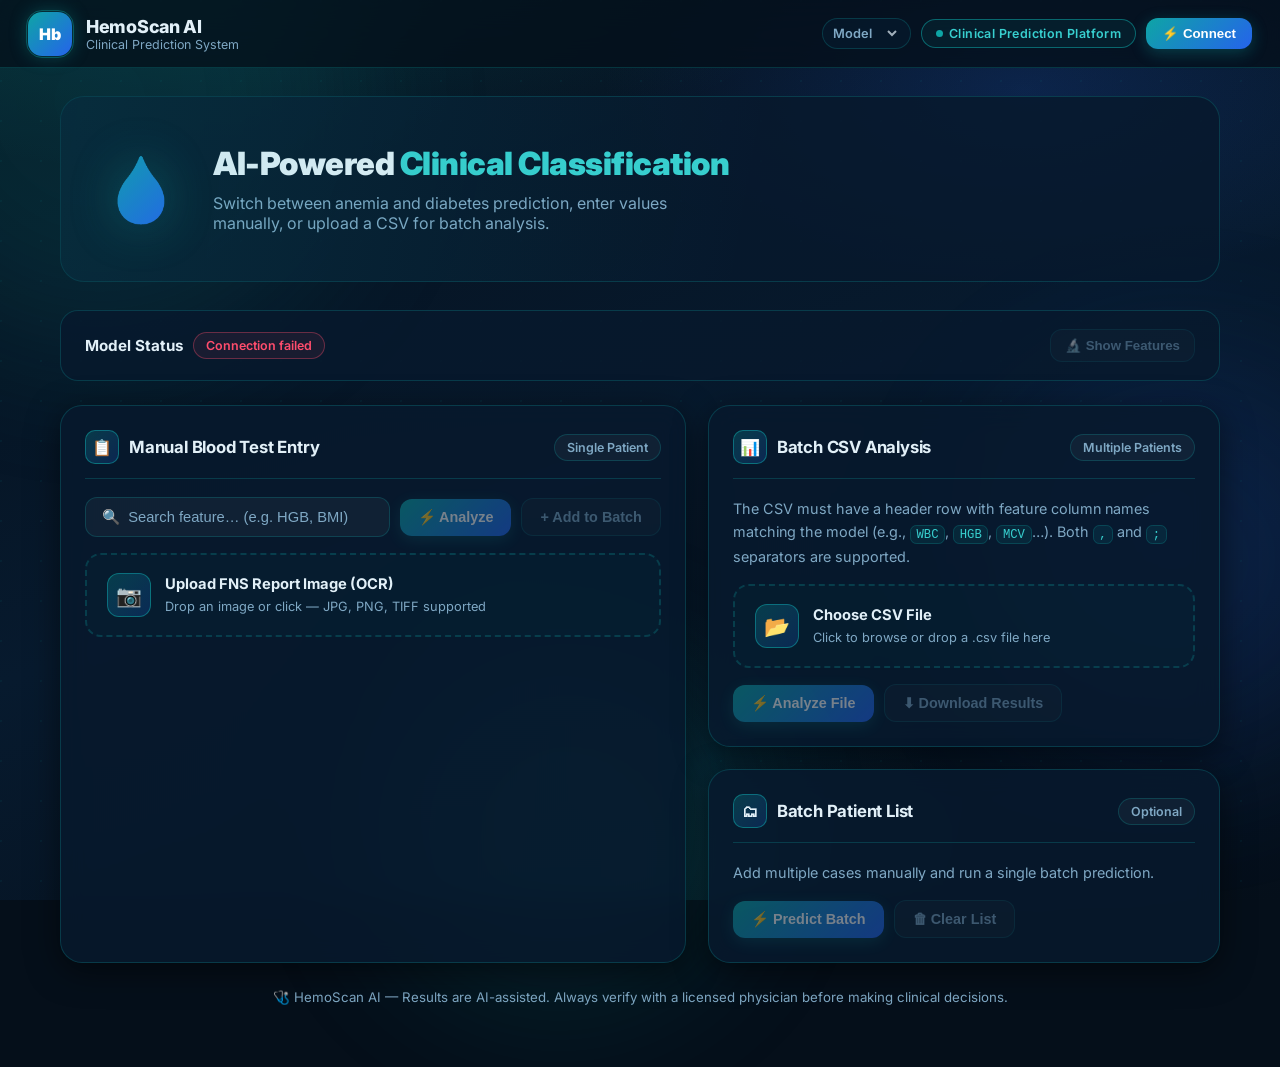
==== web/index.html @ cd4978cd "version one" ====
<!doctype html>
<html lang="en" dir="ltr">
  <head>
    <meta charset="utf-8" />
    <meta name="viewport" content="width=device-width, initial-scale=1" />
    <title>HemoScan AI — Clinical Prediction System</title>
    <link rel="preconnect" href="https://fonts.googleapis.com">
    <link href="https://fonts.googleapis.com/css2?family=Inter:wght@300;400;500;600;700;800;900&display=swap" rel="stylesheet">
    <link rel="stylesheet" href="./styles.css" />
  </head>
  <body>

    <!-- Animated background orbs -->
    <div class="orb orb-1"></div>
    <div class="orb orb-2"></div>
    <div class="orb orb-3"></div>

    <!-- ── Top Navigation Bar ─────────────────────────────── -->
    <header class="topbar">
      <div class="brand">
        <div class="mark" aria-hidden="true">Hb</div>
        <div class="brand-text">
          <div class="title">HemoScan AI</div>
          <div class="subtitle">Clinical Prediction System</div>
        </div>
      </div>
      <div class="topbar-actions">
        <div class="model-picker">
          <label for="modelSelect">Model</label>
          <select id="modelSelect" class="model-select"></select>
        </div>
        <div class="cat-badge">
          <span class="dot"></span>
          Clinical Prediction Platform
        </div>
        <button id="btnReconnect" class="btn btn-primary" style="font-size:0.83rem; padding: 8px 16px;">
          ⚡ Connect
        </button>
      </div>
    </header>

    <main class="container">

      <!-- ── Hero Banner ──────────────────────────────────── -->
      <div class="hero">
        <div class="hero-icon">🩸</div>
        <div class="hero-text">
          <h1 id="heroTitle">AI-Powered <span>Clinical Classification</span></h1>
          <p id="heroDescription">Switch between anemia and diabetes prediction, enter values manually, or upload a CSV for batch analysis.</p>
        </div>
      </div>

      <!-- ── Model Status Bar ─────────────────────────────── -->
      <div class="status-bar">
        <div class="row">
          <div style="font-weight: 700; font-size: 0.95rem;">Model Status</div>
          <div id="modelStatus" class="pill pill-warn">Disconnected</div>
        </div>
        <div class="row">
          <button id="btnShowFeatures" class="btn btn-ghost" disabled style="font-size:0.83rem; padding:8px 14px;">
            🔬 Show Features
          </button>
        </div>

        <div id="featuresBox" class="features" hidden style="width:100%; flex-basis:100%;">
          <div class="features-h">
            <strong>Available Input Features</strong>
            <span class="muted" id="featuresCount"></span>
          </div>
          <div id="featuresList" class="features-list"></div>
        </div>
      </div>

      <!-- ── Main Grid ────────────────────────────────────── -->
      <div class="main-grid">

        <!-- ── Left: Manual Input ─────────────────────────── -->
        <section class="card">
          <div class="card-header">
            <h2><span class="icon">📋</span>Manual Blood Test Entry</h2>
            <span class="pill">Single Patient</span>
          </div>

          <!-- Search + Predict actions -->
          <div class="row">
            <input id="featureSearch" class="search-bar" style="flex:1; min-width: 160px;"
              placeholder="🔍  Search feature… (e.g. HGB, BMI)" />
            <button id="btnPredictManual" class="btn btn-primary" disabled>
              ⚡ Analyze
            </button>
            <button id="btnAddToBatch" class="btn btn-ghost" disabled>
              + Add to Batch
            </button>
          </div>

          <!-- OCR image upload -->
          <div class="section-gap">
            <label class="upload-zone" for="imageFile">
              <input id="imageFile" type="file" accept="image/*" />
              <div class="upload-icon">📷</div>
              <div class="upload-text">
                <strong>Upload FNS Report Image (OCR)</strong>
                <span>Drop an image or click — JPG, PNG, TIFF supported</span>
              </div>
            </label>
            <div id="ocrStatus"></div>
          </div>

          <!-- Image preview with scanner overlay -->
          <div id="ocrPreviewWrap" class="ocr-preview-wrap">
            <img id="ocrPreview" alt="CBC Test Report Preview" />
            <div id="ocrScanOverlay" class="ocr-scan-overlay">
              <div class="scan-bar"></div>
              <div class="scan-label">
                <div class="scan-dots">
                  <span></span><span></span><span></span>
                </div>
                Reading CBC values with AI OCR
              </div>
            </div>
          </div>

          <!-- FNS form fieldsets -->
          <div id="manualForm"></div>

          <!-- Prediction result -->
          <div id="manualResult" class="result" hidden></div>
        </section>

        <!-- ── Right: CSV Upload + Batch ────────────────────── -->
        <div style="display:flex; flex-direction:column; gap: 22px;">

          <!-- CSV Upload -->
          <section class="card">
            <div class="card-header">
              <h2><span class="icon">📊</span>Batch CSV Analysis</h2>
              <span class="pill">Multiple Patients</span>
            </div>

            <p class="muted" style="margin-bottom: 16px;">
              The CSV must have a header row with feature column names matching the model (e.g., <code>WBC</code>, <code>HGB</code>, <code>MCV</code>…). Both <code>,</code> and <code>;</code> separators are supported.
            </p>

            <label class="upload-zone" for="csvFile">
              <input id="csvFile" type="file" accept=".csv,text/csv" />
              <div class="upload-icon">📂</div>
              <div class="upload-text">
                <strong>Choose CSV File</strong>
                <span>Click to browse or drop a .csv file here</span>
              </div>
            </label>

            <div class="muted" id="csvInfo" style="margin-top:10px;"></div>
            <div id="csvErrors" class="errors" hidden></div>

            <div class="row section-gap">
              <button id="btnPredictCsv" class="btn btn-primary" disabled>⚡ Analyze File</button>
              <button id="btnDownloadResults" class="btn btn-ghost" disabled>⬇ Download Results</button>
            </div>

            <div id="csvResults" class="tablewrap" hidden>
              <table class="table">
                <thead>
                  <tr>
                    <th>Row</th>
                    <th>Diagnosis</th>
                    <th>Anemia Type</th>
                    <th>Confidence</th>
                  </tr>
                </thead>
                <tbody id="csvTbody"></tbody>
              </table>
            </div>
          </section>

          <!-- Batch List -->
          <section class="card">
            <div class="card-header">
              <h2><span class="icon">🗂</span>Batch Patient List</h2>
              <span class="pill">Optional</span>
            </div>
            <p class="muted" style="margin-bottom:16px;">Add multiple cases manually and run a single batch prediction.</p>

            <div class="row">
              <button id="btnPredictBatch" class="btn btn-primary" disabled>⚡ Predict Batch</button>
              <button id="btnClearBatch" class="btn btn-ghost" disabled>🗑 Clear List</button>
            </div>

            <div id="batchBox" class="tablewrap" hidden>
              <table class="table">
                <thead>
                  <tr>
                    <th>#</th>
                    <th>Diagnosis</th>
                    <th>Anemia Type</th>
                    <th>Confidence</th>
                    <th></th>
                  </tr>
                </thead>
                <tbody id="batchTbody"></tbody>
              </table>
            </div>
          </section>

        </div>
      </div><!-- /.main-grid -->

      <footer class="footer muted">
        🩺 HemoScan AI — Results are AI-assisted. Always verify with a licensed physician before making clinical decisions.
      </footer>
    </main>

    <script type="module" src="./app.js"></script>
  </body>
</html>
---- web/styles.css ----
:root {
  --teal-dark: #0a7a7a;
  --teal: #0ea5a5;
  --teal-light: #38cfcf;
  --blue: #2563eb;
  --blue-dark: #1847b1;
  --cyan-glow: rgba(14, 165, 165, 0.35);
  --bg-dark: #050f1a;
  --bg-card: rgba(8, 25, 45, 0.85);
  --bg-card-light: rgba(14, 40, 70, 0.6);
  --text: #e2f0f8;
  --text-muted: #7fa8c4;
  --border: rgba(14, 165, 165, 0.25);
  --border-bright: rgba(14, 165, 165, 0.55);
  --ok: #10e08a;
  --bad: #ff4d6d;
  --warn: #fbbf24;
  --shadow: 0 8px 32px rgba(0, 0, 0, 0.5);
  --shadow-teal: 0 4px 24px rgba(14, 165, 165, 0.2);
}

*, *::before, *::after { box-sizing: border-box; margin: 0; padding: 0; }

@import url('https://fonts.googleapis.com/css2?family=Inter:wght@300;400;500;600;700;800;900&display=swap');

html, body { height: 100%; }

body {
  font-family: 'Inter', 'Segoe UI', -apple-system, sans-serif;
  background: var(--bg-dark);
  color: var(--text);
  min-height: 100vh;
  overflow-x: hidden;
}

/* ─── Animated Background ──────────────────────────────── */
body::before {
  content: '';
  position: fixed;
  inset: 0;
  background:
    radial-gradient(ellipse 80% 50% at 20% -10%, rgba(14,165,165,0.22) 0%, transparent 60%),
    radial-gradient(ellipse 60% 40% at 80% 10%, rgba(37,99,235,0.18) 0%, transparent 55%),
    radial-gradient(ellipse 50% 60% at 50% 100%, rgba(14,165,165,0.12) 0%, transparent 55%),
    linear-gradient(160deg, #050f1a 0%, #071a2e 50%, #050f1a 100%);
  z-index: -2;
  pointer-events: none;
}

body::after {
  content: '';
  position: fixed;
  inset: 0;
  background-image:
    radial-gradient(circle at 1px 1px, rgba(14,165,165,0.07) 1px, transparent 0);
  background-size: 40px 40px;
  z-index: -1;
  pointer-events: none;
}

/* flowing orbs */
.orb {
  position: fixed;
  border-radius: 50%;
  filter: blur(80px);
  opacity: 0.15;
  animation: drift 18s ease-in-out infinite alternate;
  pointer-events: none;
  z-index: -1;
}
.orb-1 { width: 500px; height: 500px; background: var(--teal); top: -150px; left: -150px; animation-delay: 0s; }
.orb-2 { width: 400px; height: 400px; background: var(--blue); top: 40%; right: -100px; animation-delay: -6s; }
.orb-3 { width: 350px; height: 350px; background: var(--teal); bottom: -100px; left: 30%; animation-delay: -12s; }

@keyframes drift {
  0%   { transform: translate(0, 0) scale(1); }
  50%  { transform: translate(40px, 30px) scale(1.08); }
  100% { transform: translate(-30px, 50px) scale(0.95); }
}

/* ─── Topbar ───────────────────────────────────────────── */
.topbar {
  position: sticky;
  top: 0;
  z-index: 100;
  background: rgba(5, 15, 26, 0.75);
  backdrop-filter: blur(18px);
  -webkit-backdrop-filter: blur(18px);
  border-bottom: 1px solid var(--border);
  padding: 0 28px;
  height: 68px;
  display: flex;
  align-items: center;
  justify-content: space-between;
}

.brand { display: flex; gap: 14px; align-items: center; }
.mark {
  width: 44px; height: 44px; border-radius: 14px;
  display: grid; place-items: center;
  background: linear-gradient(135deg, var(--teal), var(--blue));
  color: white; font-weight: 900; font-size: 1rem;
  box-shadow: 0 0 18px var(--cyan-glow);
  position: relative;
}
.mark::after {
  content: '';
  position: absolute;
  inset: -2px;
  border-radius: 16px;
  border: 1px solid rgba(14,165,165,0.4);
}
.brand-text .title { font-weight: 800; font-size: 1.12rem; letter-spacing: -.3px; }
.brand-text .subtitle { font-size: 0.78rem; color: var(--text-muted); }

.topbar-actions { display: flex; gap: 10px; align-items: center; }
.model-picker {
  display: flex;
  align-items: center;
  gap: 8px;
  padding: 6px 10px;
  border-radius: 999px;
  border: 1px solid var(--border);
  background: rgba(8, 25, 45, 0.72);
}
.model-picker label {
  font-size: 0.8rem;
  color: var(--text-muted);
  font-weight: 600;
}
.model-select {
  background: transparent;
  color: var(--text);
  border: none;
  outline: none;
  font-size: 0.85rem;
  font-weight: 700;
}
.model-select option {
  color: #0f172a;
}

/* ─── Category Badge ────────────────────────────────────── */
.cat-badge {
  display: flex; align-items: center; gap: 6px;
  padding: 6px 14px; border-radius: 999px;
  border: 1px solid var(--border-bright);
  background: rgba(14,165,165,0.08);
  color: var(--teal-light); font-size: 0.78rem; font-weight: 600;
  letter-spacing: .4px;
}
.cat-badge .dot {
  width: 7px; height: 7px; border-radius: 50%;
  background: var(--teal);
  animation: pulse-dot 2s ease-in-out infinite;
}
@keyframes pulse-dot {
  0%, 100% { box-shadow: 0 0 0 0 var(--cyan-glow); }
  50% { box-shadow: 0 0 0 6px transparent; }
}

/* ─── Container/Layout ─────────────────────────────────── */
.container { max-width: 1200px; margin: 28px auto; padding: 0 20px 60px; }

/* ─── Hero Banner ──────────────────────────────────────── */
.hero {
  position: relative;
  border-radius: 24px;
  overflow: hidden;
  margin-bottom: 28px;
  border: 1px solid var(--border);
  background: var(--bg-card);
  padding: 48px 40px;
  display: flex;
  align-items: center;
  gap: 32px;
  animation: slideDown 0.6s ease both;
}
.hero::before {
  content: '';
  position: absolute;
  inset: 0;
  background: linear-gradient(100deg, rgba(14,165,165,0.12) 0%, transparent 60%);
  pointer-events: none;
}
.hero-icon {
  font-size: 4rem;
  background: linear-gradient(135deg, var(--teal), var(--blue));
  -webkit-background-clip: text;
  -webkit-text-fill-color: transparent;
  background-clip: text;
  filter: drop-shadow(0 0 24px var(--cyan-glow));
  flex-shrink: 0;
}
.hero-text h1 { font-size: 2rem; font-weight: 900; line-height: 1.2; letter-spacing: -.5px; }
.hero-text h1 span { color: var(--teal-light); }
.hero-text p { margin-top: 10px; color: var(--text-muted); font-size: 1rem; max-width: 520px; }

@keyframes slideDown {
  from { opacity: 0; transform: translateY(-18px); }
  to   { opacity: 1; transform: translateY(0); }
}

/* ─── Status Bar ────────────────────────────────────────── */
.status-bar {
  background: var(--bg-card);
  border: 1px solid var(--border);
  border-radius: 18px;
  padding: 18px 24px;
  margin-bottom: 24px;
  display: flex;
  align-items: center;
  justify-content: space-between;
  flex-wrap: wrap;
  gap: 14px;
  animation: fadeIn 0.5s ease 0.2s both;
}

@keyframes fadeIn {
  from { opacity: 0; transform: translateY(8px); }
  to   { opacity: 1; transform: translateY(0); }
}

/* ─── Grid Layout ───────────────────────────────────────── */
.main-grid {
  display: grid;
  gap: 22px;
  grid-template-columns: 1fr;
}
@media (min-width: 1000px) {
  .main-grid { grid-template-columns: 1.1fr 0.9fr; }
}

/* ─── Card ──────────────────────────────────────────────── */
.card {
  background: var(--bg-card);
  border: 1px solid var(--border);
  border-radius: 22px;
  padding: 24px;
  backdrop-filter: blur(12px);
  box-shadow: var(--shadow);
  transition: border-color 0.3s, box-shadow 0.3s;
  animation: fadeIn 0.5s ease both;
}
.card:hover { border-color: var(--border-bright); box-shadow: var(--shadow-teal), var(--shadow); }

.card-header {
  display: flex; align-items: center; justify-content: space-between;
  margin-bottom: 18px; padding-bottom: 14px;
  border-bottom: 1px solid var(--border);
}
.card-header h2 {
  font-size: 1.05rem; font-weight: 700; letter-spacing: -.2px;
  display: flex; align-items: center; gap: 10px;
}
.card-header h2 .icon {
  width: 34px; height: 34px; border-radius: 10px;
  background: linear-gradient(135deg, rgba(14,165,165,0.25), rgba(37,99,235,0.2));
  border: 1px solid var(--border-bright);
  display: grid; place-items: center;
  font-size: 1rem;
}

/* ─── Buttons ───────────────────────────────────────────── */
.btn {
  appearance: none;
  display: inline-flex; align-items: center; gap: 7px;
  padding: 10px 18px;
  border-radius: 12px;
  font-weight: 700; font-size: 0.9rem;
  cursor: pointer;
  border: none;
  position: relative;
  overflow: hidden;
  transition: transform 0.15s ease, box-shadow 0.2s ease, filter 0.2s;
}
.btn::after {
  content: '';
  position: absolute;
  inset: 0;
  background: rgba(255,255,255,0);
  transition: background 0.2s;
}
.btn:hover::after { background: rgba(255,255,255,0.07); }
.btn:active { transform: scale(0.96); }
.btn:disabled { opacity: 0.45; cursor: not-allowed; transform: none !important; }

.btn-primary {
  background: linear-gradient(135deg, var(--teal), var(--blue));
  color: white;
  box-shadow: 0 4px 16px rgba(14,165,165,0.3);
}
.btn-primary:hover:not(:disabled) {
  box-shadow: 0 6px 24px rgba(14,165,165,0.5);
  filter: brightness(1.08);
}

.btn-ghost {
  background: rgba(255,255,255,0.04);
  color: var(--text-muted);
  border: 1px solid var(--border);
}
.btn-ghost:hover:not(:disabled) {
  background: rgba(14,165,165,0.08);
  color: var(--teal-light);
  border-color: var(--border-bright);
}

/* Ripple effect on click */
.btn .ripple {
  position: absolute;
  border-radius: 50%;
  background: rgba(255,255,255,0.25);
  transform: scale(0);
  animation: ripple 0.5s linear;
  pointer-events: none;
}
@keyframes ripple {
  to { transform: scale(4); opacity: 0; }
}

/* ─── Input / Search ─────────────────────────────────────── */
.search-bar {
  width: 100%;
  padding: 11px 16px;
  border-radius: 12px;
  border: 1px solid var(--border);
  background: rgba(255,255,255,0.04);
  color: var(--text);
  font-size: 0.92rem;
  outline: none;
  transition: border-color 0.2s, box-shadow 0.2s;
}
.search-bar::placeholder { color: var(--text-muted); }
.search-bar:focus {
  border-color: var(--teal);
  box-shadow: 0 0 0 3px var(--cyan-glow);
}

/* ─── File upload ────────────────────────────────────────── */
.upload-zone {
  border: 2px dashed var(--border);
  border-radius: 16px;
  padding: 18px 20px;
  display: flex;
  align-items: center;
  gap: 14px;
  cursor: pointer;
  transition: border-color 0.25s, background 0.25s;
  background: rgba(14,165,165,0.03);
  position: relative;
  overflow: hidden;
}
.upload-zone:hover {
  border-color: var(--teal);
  background: rgba(14,165,165,0.08);
}
.upload-zone input { display: none; }
.upload-zone .upload-icon {
  width: 44px; height: 44px; border-radius: 12px;
  background: linear-gradient(135deg, rgba(14,165,165,0.25), rgba(37,99,235,0.2));
  border: 1px solid var(--border-bright);
  display: grid; place-items: center;
  font-size: 1.3rem;
  flex-shrink: 0;
}
.upload-zone .upload-text { line-height: 1.4; }
.upload-zone .upload-text strong { font-size: 0.92rem; display: block; }
.upload-zone .upload-text span { font-size: 0.8rem; color: var(--text-muted); }

/* ─── OCR Scanner Animation ─────────────────────────────── */
.ocr-preview-wrap {
  position: relative;
  border-radius: 16px;
  overflow: hidden;
  margin-top: 18px;
  border: 1px solid var(--border);
  display: none;
}
.ocr-preview-wrap.active { display: block; }
.ocr-preview-wrap img {
  width: 100%;
  max-height: 380px;
  object-fit: contain;
  display: block;
  background: #000;
}
.ocr-scan-overlay {
  position: absolute;
  inset: 0;
  display: none;
  align-items: flex-start;
  justify-content: center;
  background: rgba(5,15,26,0.5);
  pointer-events: none;
  z-index: 10;
}
.ocr-scan-overlay.running { display: flex; }
.scan-bar {
  position: absolute;
  top: 0; left: 0; right: 0;
  height: 3px;
  background: linear-gradient(90deg, transparent, var(--teal), var(--blue), transparent);
  animation: scan 1.8s ease-in-out infinite;
  box-shadow: 0 0 14px var(--teal), 0 0 28px var(--cyan-glow);
}
@keyframes scan {
  0%   { top: 0%; }
  100% { top: 100%; }
}
.scan-label {
  position: absolute;
  bottom: 14px;
  left: 50%;
  transform: translateX(-50%);
  background: rgba(5,15,26,0.85);
  border: 1px solid var(--border-bright);
  border-radius: 999px;
  padding: 7px 18px;
  font-size: 0.82rem;
  font-weight: 700;
  color: var(--teal-light);
  letter-spacing: .4px;
  display: flex;
  align-items: center;
  gap: 8px;
  white-space: nowrap;
}
.scan-dots {
  display: flex; gap: 4px; align-items: center;
}
.scan-dots span {
  width: 5px; height: 5px; border-radius: 50%; background: var(--teal);
  animation: blink 1.2s ease-in-out infinite;
}
.scan-dots span:nth-child(2) { animation-delay: .2s; }
.scan-dots span:nth-child(3) { animation-delay: .4s; }
@keyframes blink {
  0%, 100% { opacity: 0.3; transform: scale(0.8); }
  50%       { opacity: 1; transform: scale(1.2); }
}

/* ─── OCR Status Tag ─────────────────────────────────────── */
.ocr-status-tag {
  display: inline-flex; align-items: center; gap: 7px;
  padding: 6px 14px; border-radius: 999px;
  font-size: 0.83rem; font-weight: 600;
  border: 1px solid transparent;
  margin-top: 10px;
}
.ocr-status-tag.scanning {
  background: rgba(14,165,165,0.1);
  border-color: var(--border-bright);
  color: var(--teal-light);
}
.ocr-status-tag.success {
  background: rgba(16,224,138,0.1);
  border-color: rgba(16,224,138,0.35);
  color: var(--ok);
}
.ocr-status-tag.error {
  background: rgba(255,77,109,0.1);
  border-color: rgba(255,77,109,0.35);
  color: var(--bad);
}

/* ─── Row / Actions ─────────────────────────────────────── */
.row { display: flex; flex-wrap: wrap; gap: 10px; align-items: center; }
.section-gap { margin-top: 16px; }

/* ─── Form Grid ─────────────────────────────────────────── */
.form {
  display: grid;
  grid-template-columns: repeat(2, minmax(0, 1fr));
  gap: 10px;
  margin-top: 14px;
}
@media (min-width: 900px) {
  .form { grid-template-columns: repeat(3, minmax(0, 1fr)); }
}

/* ─── FNS Fieldset ──────────────────────────────────────── */
.fieldset-group {
  border: 1px solid var(--border);
  border-radius: 16px;
  padding: 18px;
  margin-top: 18px;
  background: rgba(14,165,165,0.02);
  transition: border-color 0.3s;
}
.fieldset-group:hover { border-color: var(--border-bright); }
.fieldset-group legend {
  font-weight: 800;
  color: var(--teal-light);
  padding: 0 12px;
  font-size: 0.9rem;
  letter-spacing: .3px;
}
.fieldset-group .form { margin-top: 10px; }

/* ─── Field Input ───────────────────────────────────────── */
.field {
  border: 1px solid var(--border);
  border-radius: 12px;
  padding: 10px 12px;
  background: rgba(255,255,255,0.03);
  transition: border-color 0.2s, background 0.2s;
}
.field:focus-within {
  border-color: var(--teal);
  background: rgba(14,165,165,0.06);
}
.field label {
  display: flex; justify-content: space-between; align-items: center;
  font-weight: 700; font-size: 0.84rem; color: var(--text-muted);
  letter-spacing: .3px;
}
.field label span { color: rgba(14,165,165,0.7); font-size: 0.77rem; }
.field input {
  margin-top: 6px; width: 100%;
  padding: 8px 10px; border-radius: 9px;
  border: 1px solid var(--border);
  background: rgba(255,255,255,0.04);
  color: var(--text);
  font-size: 0.92rem;
  outline: none;
  transition: border-color 0.2s, box-shadow 0.2s;
}
.field input::placeholder { color: rgba(127,168,196,0.5); font-size: 0.8rem; }
.field input:focus {
  border-color: var(--teal);
  box-shadow: 0 0 0 3px var(--cyan-glow);
}

/* ─── Pill / Badge ──────────────────────────────────────── */
.pill {
  padding: 5px 12px; border-radius: 999px;
  font-size: 0.78rem; font-weight: 600;
  border: 1px solid var(--border);
  color: var(--text-muted);
  background: rgba(255,255,255,0.04);
}
.pill-ok  { border-color: rgba(16,224,138,.35); color: var(--ok); background: rgba(16,224,138,.08); }
.pill-bad { border-color: rgba(255,77,109,.35); color: var(--bad); background: rgba(255,77,109,.08); }
.pill-warn { border-color: rgba(251,191,36,.35); color: var(--warn); background: rgba(251,191,36,.08); }

.badge {
  display: inline-flex; align-items: center; gap: 6px;
  padding: 6px 12px; border-radius: 999px;
  font-weight: 800; font-size: 0.85rem;
  border: 1px solid var(--border);
}
.badge-ok   { border-color: rgba(16,224,138,.35); background: rgba(16,224,138,.08); color: var(--ok); }
.badge-bad  { border-color: rgba(255,77,109,.35); background: rgba(255,77,109,.08); color: var(--bad); }

/* ─── Result Card ───────────────────────────────────────── */
.result {
  margin-top: 18px;
  border: 1px solid var(--border);
  border-radius: 18px;
  padding: 18px 20px;
  background: rgba(14,165,165,0.04);
  animation: fadeIn 0.4s ease;
}
.result .big { font-size: 1.1rem; font-weight: 900; }
.result .meta { margin-top: 8px; color: var(--text-muted); font-size: 0.88rem; line-height: 1.6; }

/* ─── Table ─────────────────────────────────────────────── */
.tablewrap {
  overflow: auto;
  border: 1px solid var(--border);
  border-radius: 16px;
  margin-top: 14px;
  background: var(--bg-card);
}
.table {
  width: 100%; border-collapse: separate; border-spacing: 0;
  min-width: 500px;
}
.table th, .table td {
  padding: 11px 14px;
  border-bottom: 1px solid var(--border);
  text-align: left;
  font-size: 0.88rem;
}
.table th {
  background: rgba(14,165,165,0.06);
  font-weight: 700;
  color: var(--teal-light);
  letter-spacing: .3px;
  position: sticky; top: 0;
}
.table tr:last-child td { border-bottom: none; }
.table tr:hover td { background: rgba(14,165,165,0.04); }

/* ─── Features Box ──────────────────────────────────────── */
.features { margin-top: 14px; padding-top: 14px; border-top: 1px solid var(--border); }
.features-h { display: flex; justify-content: space-between; align-items: center; margin-bottom: 10px; }
.features-list { display: flex; flex-wrap: wrap; gap: 7px; }
.feature {
  border: 1px solid var(--border);
  background: rgba(255,255,255,0.04);
  border-radius: 999px;
  padding: 4px 10px;
  font-size: 0.82rem;
  color: var(--text-muted);
  transition: background 0.2s, border-color 0.2s, color 0.2s;
}
.feature:hover { background: rgba(14,165,165,0.1); border-color: var(--border-bright); color: var(--teal-light); }

/* ─── Errors ─────────────────────────────────────────────── */
.errors {
  margin-top: 10px;
  border: 1px solid rgba(255,77,109,.3);
  background: rgba(255,77,109,.06);
  padding: 12px 16px;
  border-radius: 14px;
  color: var(--bad);
  font-size: 0.88rem;
}

/* ─── Misc ──────────────────────────────────────────────── */
.muted { color: var(--text-muted); line-height: 1.6; font-size: 0.9rem; }
code {
  background: rgba(14,165,165,0.1);
  border: 1px solid var(--border);
  padding: .1rem .35rem;
  border-radius: .4rem;
  font-size: 0.85em;
  color: var(--teal-light);
}
.smallbtn {
  padding: 7px 12px; border-radius: 9px;
  font-weight: 600; font-size: 0.83rem;
  border: 1px solid var(--border);
  background: transparent;
  color: var(--text-muted);
  cursor: pointer;
  transition: background 0.2s, border-color 0.2s, color 0.2s;
}
.smallbtn:hover { background: rgba(255,77,109,0.1); border-color: rgba(255,77,109,0.35); color: var(--bad); }

.footer { margin-top: 24px; text-align: center; font-size: 0.83rem; }

/* ─── Divider ────────────────────────────────────────────── */
.divider {
  height: 1px;
  background: var(--border);
  margin: 18px 0;
}
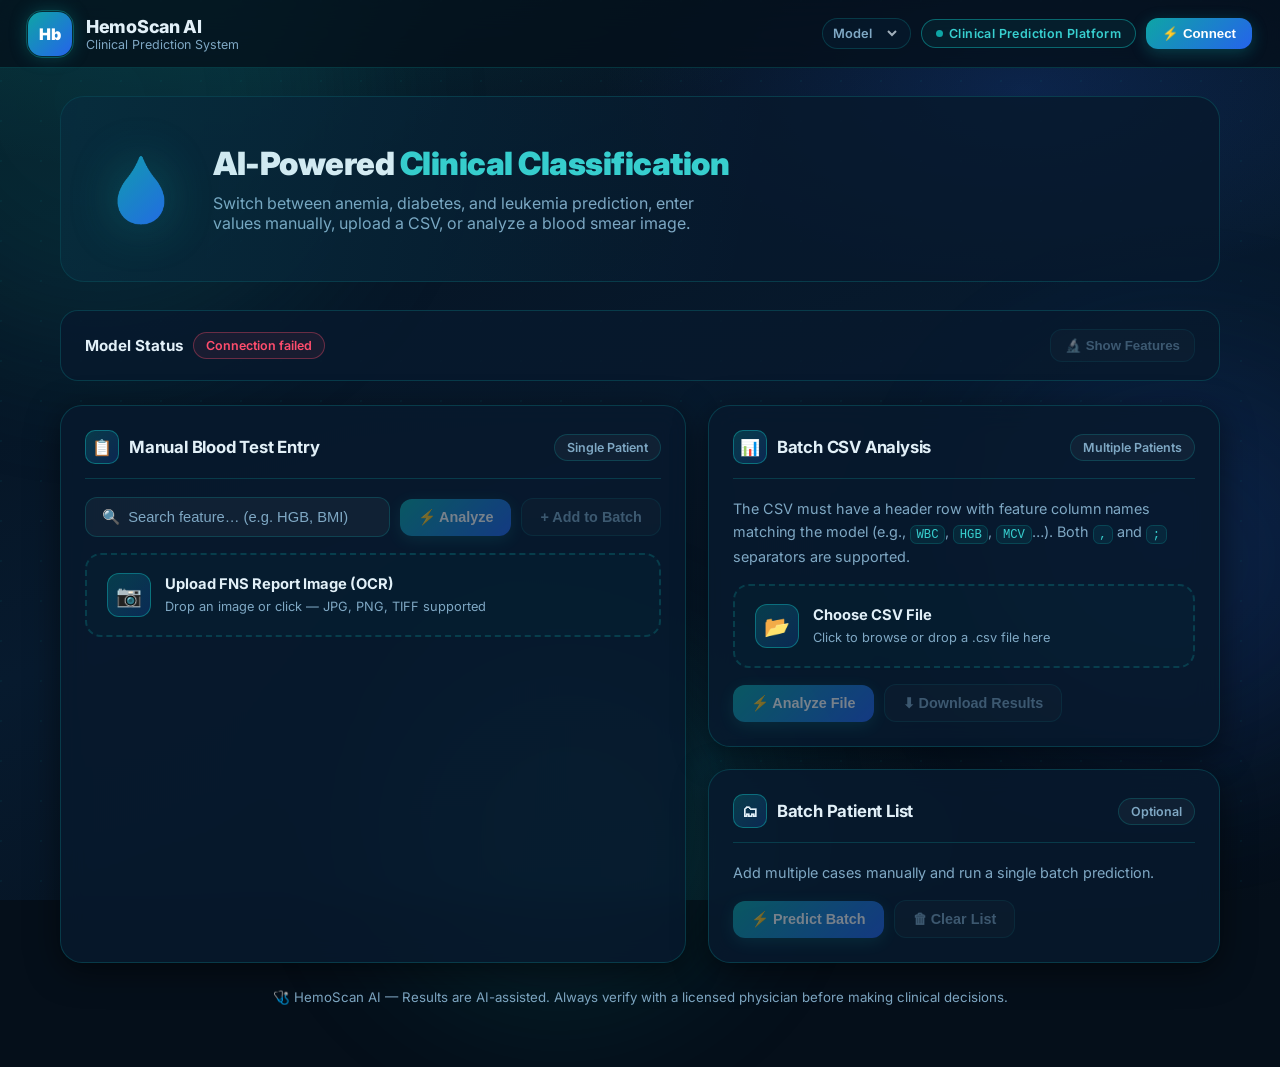
==== commit 8132a99c: "before merging anemia with diabetes" ====
--- a/web/index.html
+++ b/web/index.html
@@ -46,7 +46,7 @@
         <div class="hero-icon">🩸</div>
         <div class="hero-text">
           <h1 id="heroTitle">AI-Powered <span>Clinical Classification</span></h1>
-          <p id="heroDescription">Switch between anemia and diabetes prediction, enter values manually, or upload a CSV for batch analysis.</p>
+          <p id="heroDescription">Switch between anemia, diabetes, and leukemia prediction, enter values manually, upload a CSV, or analyze a blood smear image.</p>
         </div>
       </div>
 
@@ -106,6 +106,19 @@
             <div id="ocrStatus"></div>
           </div>
 
+          <!-- Leukemia image prediction upload -->
+          <div id="imagePredictionZone" class="section-gap" hidden>
+            <label class="upload-zone" for="imagePredictionFile">
+              <input id="imagePredictionFile" type="file" accept="image/*" />
+              <div class="upload-icon">📷</div>
+              <div class="upload-text">
+                <strong>Upload Blood Smear Image</strong>
+                <span>Choose a microscopic blood smear image for leukemia prediction</span>
+              </div>
+            </label>
+            <div id="imagePredictionStatus"></div>
+          </div>
+
           <!-- Image preview with scanner overlay -->
           <div id="ocrPreviewWrap" class="ocr-preview-wrap">
             <img id="ocrPreview" alt="CBC Test Report Preview" />
@@ -120,6 +133,19 @@
             </div>
           </div>
 
+          <div id="imagePredictionPreviewWrap" class="ocr-preview-wrap">
+            <img id="imagePredictionPreview" alt="Blood Smear Preview" />
+            <div id="imagePredictionScanOverlay" class="ocr-scan-overlay">
+              <div class="scan-bar"></div>
+              <div class="scan-label">
+                <div class="scan-dots">
+                  <span></span><span></span><span></span>
+                </div>
+                Analyzing blood smear image
+              </div>
+            </div>
+          </div>
+
           <!-- FNS form fieldsets -->
           <div id="manualForm"></div>
 
@@ -129,6 +155,17 @@
 
         <!-- ── Right: CSV Upload + Batch ────────────────────── -->
         <div style="display:flex; flex-direction:column; gap: 22px;">
+
+          <section id="gradcamSection" class="card" hidden>
+            <div class="card-header">
+              <h2><span class="icon">🧠</span>Model Focus Maps</h2>
+              <span class="pill">Grad-CAM</span>
+            </div>
+            <div id="gradcamEmpty" class="muted">
+              Run leukemia image analysis to view the regions used by each model.
+            </div>
+            <div id="gradcamGrid" class="gradcam-grid"></div>
+          </section>
 
           <!-- CSV Upload -->
           <section class="card">
@@ -164,7 +201,7 @@
                   <tr>
                     <th>Row</th>
                     <th>Diagnosis</th>
-                    <th>Anemia Type</th>
+                    <th>Predicted Class</th>
                     <th>Confidence</th>
                   </tr>
                 </thead>
@@ -192,7 +229,7 @@
                   <tr>
                     <th>#</th>
                     <th>Diagnosis</th>
-                    <th>Anemia Type</th>
+                    <th>Predicted Class</th>
                     <th>Confidence</th>
                     <th></th>
                   </tr>
--- a/web/styles.css
+++ b/web/styles.css
@@ -565,6 +565,45 @@
 .result .big { font-size: 1.1rem; font-weight: 900; }
 .result .meta { margin-top: 8px; color: var(--text-muted); font-size: 0.88rem; line-height: 1.6; }
 
+.gradcam-grid {
+  display: grid;
+  gap: 14px;
+}
+.gradcam-panel {
+  border: 1px solid var(--border);
+  border-radius: 16px;
+  overflow: hidden;
+  background: rgba(255,255,255,0.03);
+}
+.gradcam-panel img {
+  width: 100%;
+  display: block;
+  aspect-ratio: 1 / 1;
+  object-fit: cover;
+  background: #000;
+}
+.gradcam-caption {
+  padding: 10px 12px;
+  display: grid;
+  gap: 4px;
+}
+.gradcam-caption strong {
+  color: var(--teal-light);
+  font-size: 0.9rem;
+}
+.gradcam-caption span,
+.gradcam-error {
+  color: var(--text-muted);
+  font-size: 0.82rem;
+  line-height: 1.45;
+}
+.gradcam-error {
+  min-height: 120px;
+  display: grid;
+  place-items: center;
+  padding: 16px;
+}
+
 /* ─── Table ─────────────────────────────────────────────── */
 .tablewrap {
   overflow: auto;
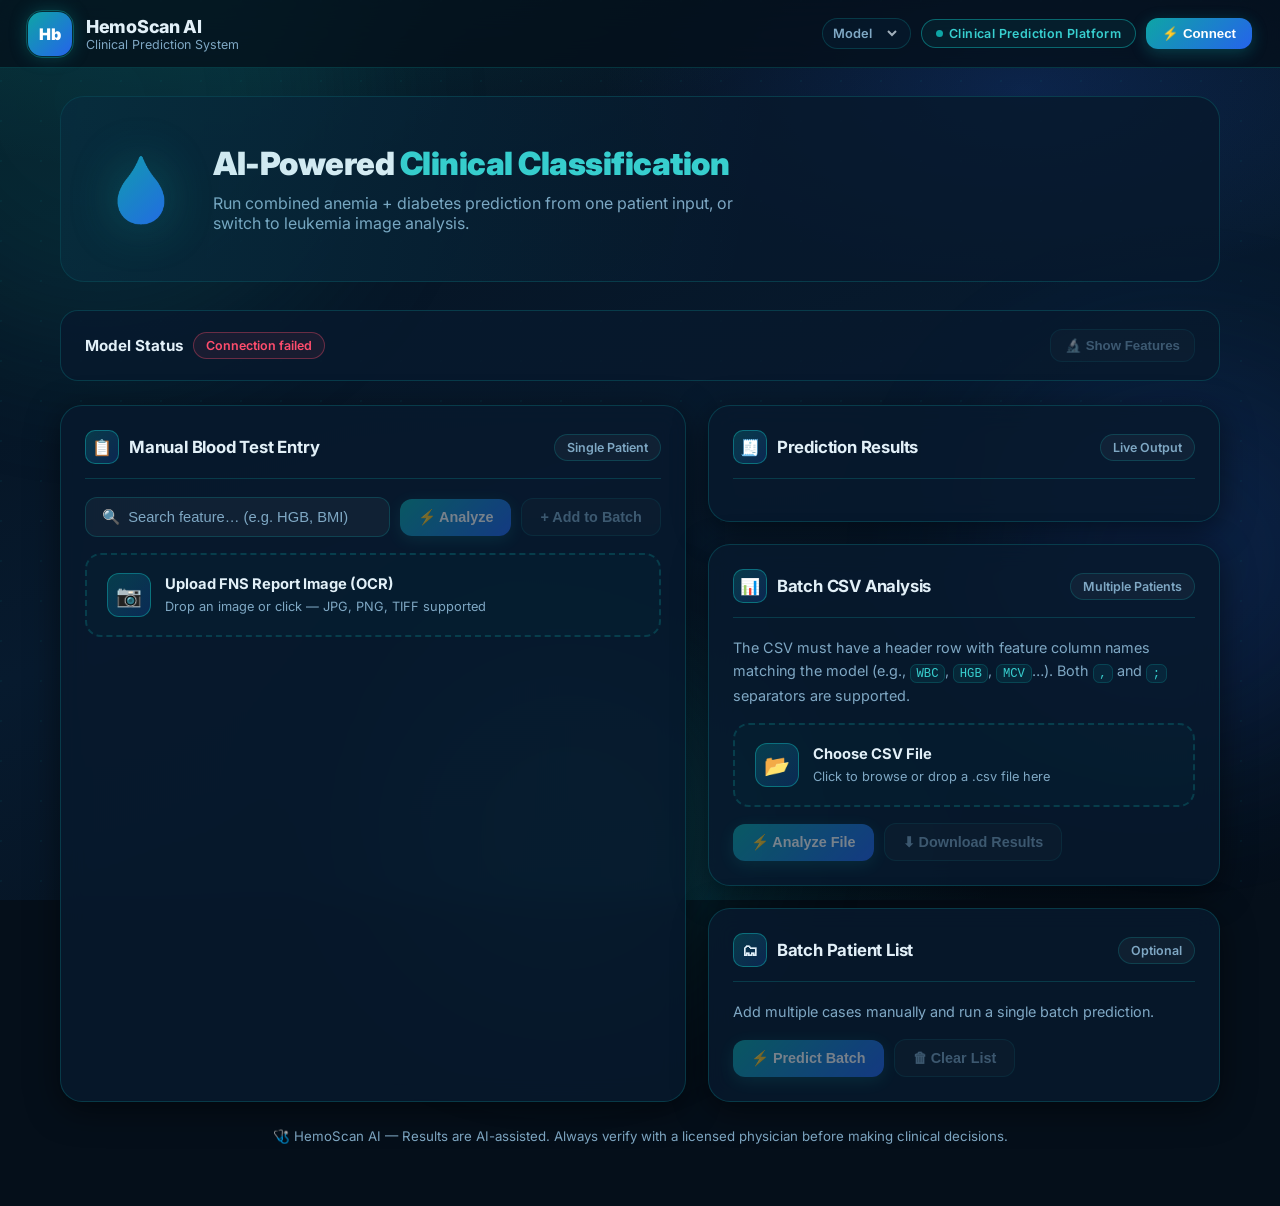
==== commit 54f4518c: "before changing ocr" ====
--- a/web/index.html
+++ b/web/index.html
@@ -46,7 +46,7 @@
         <div class="hero-icon">🩸</div>
         <div class="hero-text">
           <h1 id="heroTitle">AI-Powered <span>Clinical Classification</span></h1>
-          <p id="heroDescription">Switch between anemia, diabetes, and leukemia prediction, enter values manually, upload a CSV, or analyze a blood smear image.</p>
+          <p id="heroDescription">Run combined anemia + diabetes prediction from one patient input, or switch to leukemia image analysis.</p>
         </div>
       </div>
 
@@ -149,22 +149,17 @@
           <!-- FNS form fieldsets -->
           <div id="manualForm"></div>
 
-          <!-- Prediction result -->
-          <div id="manualResult" class="result" hidden></div>
         </section>
 
         <!-- ── Right: CSV Upload + Batch ────────────────────── -->
         <div style="display:flex; flex-direction:column; gap: 22px;">
 
-          <section id="gradcamSection" class="card" hidden>
-            <div class="card-header">
-              <h2><span class="icon">🧠</span>Model Focus Maps</h2>
-              <span class="pill">Grad-CAM</span>
-            </div>
-            <div id="gradcamEmpty" class="muted">
-              Run leukemia image analysis to view the regions used by each model.
-            </div>
-            <div id="gradcamGrid" class="gradcam-grid"></div>
+          <section class="card">
+            <div class="card-header">
+              <h2><span class="icon">🧾</span>Prediction Results</h2>
+              <span class="pill">Live Output</span>
+            </div>
+            <div id="manualResult" class="result" hidden></div>
           </section>
 
           <!-- CSV Upload -->
@@ -208,6 +203,17 @@
                 <tbody id="csvTbody"></tbody>
               </table>
             </div>
+          </section>
+
+          <section id="gradcamSection" class="card" hidden>
+            <div class="card-header">
+              <h2><span class="icon">🧠</span>Model Focus Maps</h2>
+              <span class="pill">Grad-CAM</span>
+            </div>
+            <div id="gradcamEmpty" class="muted">
+              Run leukemia image analysis to view the regions used by each model.
+            </div>
+            <div id="gradcamGrid" class="gradcam-grid"></div>
           </section>
 
           <!-- Batch List -->
--- a/web/styles.css
+++ b/web/styles.css
@@ -227,8 +227,10 @@
   gap: 22px;
   grid-template-columns: 1fr;
 }
+.main-grid.single-col { grid-template-columns: 1fr !important; }
 @media (min-width: 1000px) {
   .main-grid { grid-template-columns: 1.1fr 0.9fr; }
+  .main-grid.single-col { grid-template-columns: 1fr !important; }
 }
 
 /* ─── Card ──────────────────────────────────────────────── */
@@ -526,10 +528,24 @@
   outline: none;
   transition: border-color 0.2s, box-shadow 0.2s;
 }
+.field select {
+  margin-top: 6px; width: 100%;
+  padding: 8px 10px; border-radius: 9px;
+  border: 1px solid var(--border);
+  background: rgba(255,255,255,0.04);
+  color: var(--text);
+  font-size: 0.92rem;
+  outline: none;
+  transition: border-color 0.2s, box-shadow 0.2s;
+  appearance: none;
+}
 .field input::placeholder { color: rgba(127,168,196,0.5); font-size: 0.8rem; }
-.field input:focus {
+.field input:focus, .field select:focus {
   border-color: var(--teal);
   box-shadow: 0 0 0 3px var(--cyan-glow);
+}
+.field select option {
+  color: #0f172a;
 }
 
 /* ─── Pill / Badge ──────────────────────────────────────── */
